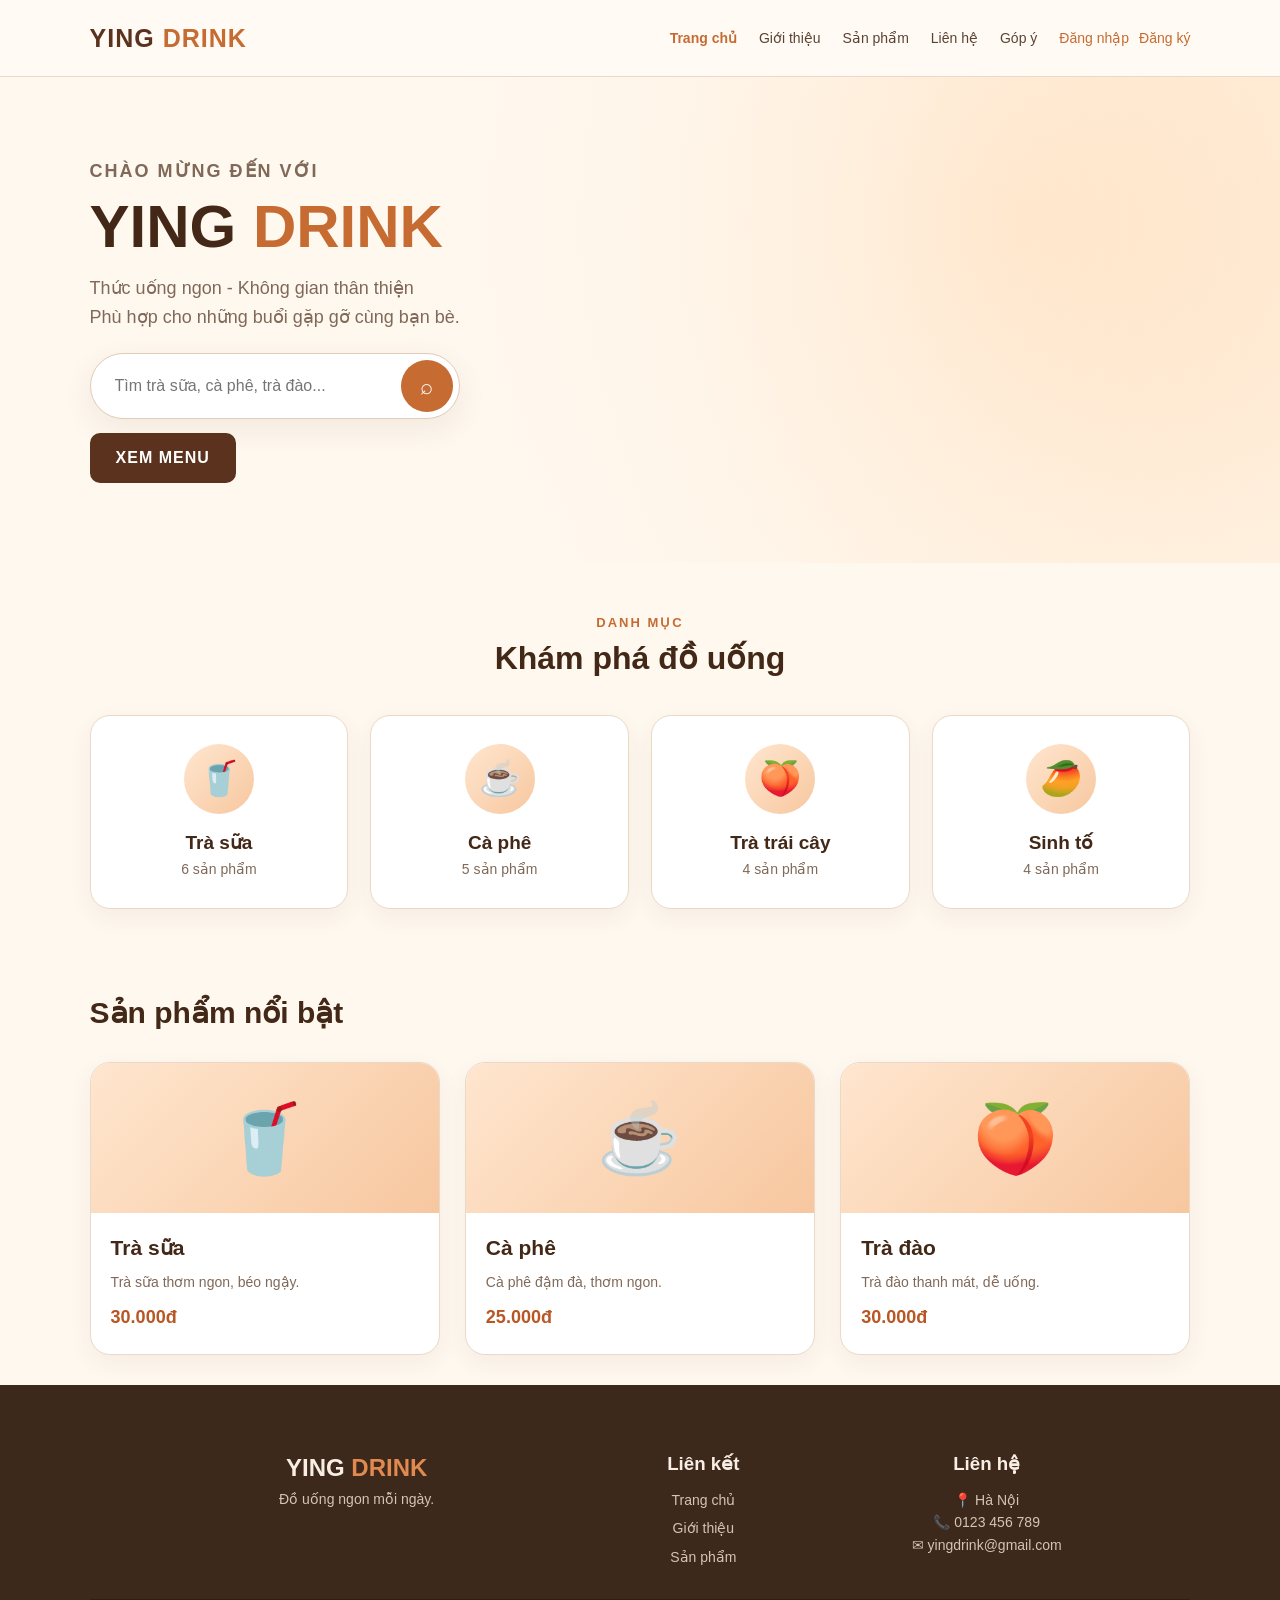
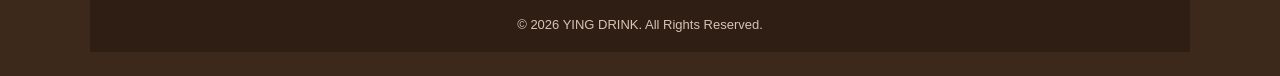
==== index.html @ 351fdf51 "Upload code" ====
<!DOCTYPE html>
<html lang="vi">
<head>
    <meta charset="UTF-8">
    <meta name="viewport" content="width=device-width, initial-scale=1.0">
    <title>YING DRINK - Trang chủ</title>
    <link rel="stylesheet" href="style.css">
</head>
<body>
<header class="header">
    <h1>YING <span>DRINK</span></h1>
    <nav class="nav">
        <a class="active" href="index.html">Trang chủ</a>
        <a href="gioi-thieu.html">Giới thiệu</a>
        <a href="san-pham.html">Sản phẩm</a>
        <a href="lien-he.html">Liên hệ</a>
        <a href="gop-y.html">Góp ý</a>
        <div id="userArea" class="user-area"></div>
        <a href="#" class="login-btn">Đăng nhập</a>
    </nav>
</header>

<section class="hero">

    <div class="hero-content">
        <p class="small-title">CHÀO MỪNG ĐẾN VỚI</p>

        <h1>
            YING <span>DRINK</span>
        </h1>

        <p>
            Thức uống ngon - Không gian thân thiện
            <br>
            Phù hợp cho những buổi gặp gỡ cùng bạn bè.
        </p>

        

<form id="homeSearchForm" class="home-search">
            <input
                type="search"
                id="homeSearch"
                placeholder="Tìm trà sữa, cà phê, trà đào..."
                autocomplete="off"
            >
            <button type="submit" aria-label="Tìm kiếm">⌕</button>
        </form>

<p id="searchMessage" class="search-message"></p>

        <a href="san-pham.html" class="main-btn">
            XEM MENU
        </a>
    </div>

</section>


<!-- DANH MỤC -->

<section class="container">

    <div class="section-title">
        <p>DANH MỤC</p>
        <h2>Khám phá đồ uống</h2>
    </div>

    <div class="categories">

        <div class="category">
            <div class="category-icon">🥤</div>
            <h3>Trà sữa</h3>
            <p>6 sản phẩm</p>
        </div>

        <div class="category">
            <div class="category-icon">☕</div>
            <h3>Cà phê</h3>
            <p>5 sản phẩm</p>
        </div>

        <div class="category">
            <div class="category-icon">🍑</div>
            <h3>Trà trái cây</h3>
            <p>4 sản phẩm</p>
        </div>

        <div class="category">
            <div class="category-icon">🥭</div>
            <h3>Sinh tố</h3>
            <p>4 sản phẩm</p>
        </div>

    </div>

</section>

<section class="container">
    <h2>Sản phẩm nổi bật</h2>
    <div class="products">
        <div class="product">
            <div class="product-img">🥤</div>
            <h3>Trà sữa</h3>
            <p>Trà sữa thơm ngon, béo ngậy.</p>
            <strong>30.000đ</strong>
        </div>
        <div class="product">
            <div class="product-img">☕</div>
            <h3>Cà phê</h3>
            <p>Cà phê đậm đà, thơm ngon.</p>
            <strong>25.000đ</strong>
        </div>
        <div class="product">
            <div class="product-img">🍑</div>
            <h3>Trà đào</h3>
            <p>Trà đào thanh mát, dễ uống.</p>
            <strong>30.000đ</strong>
        </div>
    </div>
</section>

<footer>

    <div class="footer-content">

        <div>
            <h2>YING <span>DRINK</span></h2>

            <p>
                Đồ uống ngon mỗi ngày.
            </p>
        </div>

        <div>
            <h3>Liên kết</h3>

            <a href="index.html">Trang chủ</a>
            <a href="gioi-thieu.html">Giới thiệu</a>
            <a href="san-pham.html">Sản phẩm</a>
        </div>

        <div>
            <h3>Liên hệ</h3>

            <p>📍 Hà Nội</p>
            <p>📞 0123 456 789</p>
            <p>✉ yingdrink@gmail.com</p>
        </div>

    </div>

    <div class="copyright">
        © 2026 YING DRINK. All Rights Reserved.
    </div>

</footer>
<script src="script.js"></script>
</body>
</html>
---- style.css ----
/* =====================================================
   YING DRINK - STYLE
   ===================================================== */


/* ================= RESET ================= */

* {
    margin: 0;
    padding: 0;
    box-sizing: border-box;
}

html {
    scroll-behavior: smooth;
}

body {
    font-family: Arial, Helvetica, sans-serif;
    background: #fff8ef;
    color: #3d281c;
    line-height: 1.6;
}

a {
    text-decoration: none;
    color: inherit;
}

button,
input {
    font: inherit;
}


/* ================= HEADER ================= */

.header {
    width: 100%;
    padding: 18px 7%;
    background: #fffaf4;

    display: flex;
    align-items: center;
    justify-content: space-between;

    border-bottom: 1px solid #ead9c7;

    position: sticky;
    top: 0;
    z-index: 1000;
}


/* LOGO */

.logo {
    font-size: 25px;
    font-weight: 800;
    letter-spacing: 1px;
    color: #5a321e;
}

.logo span {
    color: #c66b32;
}


/* NAV */

.nav {
    display: flex;
    align-items: center;
    gap: 22px;
}

.nav a {
    font-size: 14px;
    color: #5b4334;
    transition: 0.2s;
}

.nav a:hover {
    color: #c66b32;
}

.nav a.active {
    color: #c66b32;
    font-weight: bold;
}


/* USER */

.user-area {
    display: flex;
    align-items: center;
    gap: 10px;
}

.user-area a {
    color: #c66b32;
}


/* ================= PAGE TITLE ================= */

.page-title {
    text-align: center;
    padding: 75px 20px 45px;

    background:
        radial-gradient(
            circle at top,
            #ffe8cf,
            #fff8ef 65%
        );
}

.small-title {
    color: #c66b32;
    font-size: 13px;
    font-weight: bold;
    letter-spacing: 2px;
    text-transform: uppercase;
}

.page-title h1 {
    font-size: 42px;
    margin: 8px 0;
    color: #432817;
}

.page-title p:last-child {
    max-width: 650px;
    margin: auto;
    color: #806958;
}


/* ================= SEARCH ================= */

.product-search-section {
    padding: 20px 7% 40px;
    text-align: center;
}

.product-search {
    width: min(650px, 100%);
    margin: auto;

    display: flex;

    background: white;
    border: 1px solid #e2cbb7;
    border-radius: 50px;

    padding: 6px;

    box-shadow: 0 8px 25px rgba(91, 57, 35, 0.08);
}

.product-search input {
    flex: 1;

    border: none;
    outline: none;

    background: transparent;

    padding: 13px 18px;

    color: #3d281c;
}

.product-search button {
    border: none;

    background: #c66b32;
    color: white;

    padding: 0 25px;

    border-radius: 40px;

    cursor: pointer;

    font-weight: bold;

    transition: 0.2s;
}

.product-search button:hover {
    background: #a95322;
}

.search-message {
    margin-top: 12px;
    color: #9a684b;
    font-size: 14px;
}


/* ================= PRODUCTS ================= */

.products-section {
    padding: 20px 7% 70px;
}

.section-heading {
    display: flex;
    justify-content: space-between;
    align-items: end;

    margin-bottom: 25px;
}

.section-heading h2 {
    font-size: 30px;
    color: #432817;
}

.section-heading > p,
.section-heading > span {
    color: #8b6d5b;
    font-size: 14px;
}


/* PRODUCT GRID */

.products {
    display: grid;

    grid-template-columns:
        repeat(3, minmax(0, 1fr));

    gap: 25px;
}


/* PRODUCT CARD */

.product {
    background: #ffffff;

    border: 1px solid #ead9c7;

    border-radius: 20px;

    overflow: hidden;

    box-shadow:
        0 8px 25px rgba(80, 48, 27, 0.06);

    transition: 0.25s;
}

.product:hover {
    transform: translateY(-5px);

    box-shadow:
        0 15px 35px rgba(80, 48, 27, 0.12);
}


/* PRODUCT IMAGE */

.product-image {
    height: 190px;

    display: flex;
    align-items: center;
    justify-content: center;

    font-size: 75px;

    background:
        linear-gradient(
            135deg,
            #ffe6cf,
            #f7c79f
        );
}


/* PRODUCT INFO */

.product-info {
    padding: 20px;
}

.product-category {
    display: inline-block;

    font-size: 11px;
    font-weight: bold;

    text-transform: uppercase;

    letter-spacing: 1px;

    color: #c66b32;

    margin-bottom: 5px;
}

.product-info h3 {
    font-size: 20px;
    color: #432817;

    margin-bottom: 7px;
}

.product-info p {
    color: #806958;

    font-size: 14px;

    min-height: 48px;
}


/* PRODUCT BOTTOM */

.product-bottom {
    margin-top: 18px;

    display: flex;
    align-items: center;
    justify-content: space-between;

    gap: 10px;
}

.product-bottom strong {
    color: #b95724;
    font-size: 18px;
}


/* ADD BUTTON */

.add-to-cart {
    border: none;

    background: #5b321e;
    color: white;

    padding: 9px 15px;

    border-radius: 10px;

    cursor: pointer;

    font-size: 13px;

    transition: 0.2s;
}

.add-to-cart:hover {
    background: #c66b32;
}


/* NO PRODUCT */

.no-product {
    display: none;

    text-align: center;

    padding: 45px;

    color: #8b6d5b;
}


/* ================= CART ================= */

.cart-section {
    padding: 70px 7%;

    background: #f4e5d5;
}

.cart-box {
    background: white;

    border: 1px solid #e2cdb8;

    border-radius: 20px;

    overflow: hidden;

    box-shadow:
        0 10px 30px rgba(80, 48, 27, 0.08);
}


/* EMPTY */

.empty-cart {
    padding: 45px;

    text-align: center;

    color: #8b6d5b;
}


/* CART ITEM */

.cart-item {
    display: flex;

    align-items: center;

    justify-content: space-between;

    gap: 20px;

    padding: 18px 25px;

    border-bottom: 1px solid #eee0d2;
}

.cart-item-info {
    flex: 1;
}

.cart-item-info h3 {
    font-size: 16px;

    color: #432817;
}

.cart-item-info p {
    font-size: 14px;

    color: #b95724;
}


/* CART CONTROLS */

.cart-controls {
    display: flex;

    align-items: center;

    gap: 8px;
}

.quantity-button {
    width: 32px;
    height: 32px;

    border: 1px solid #d9bda5;

    background: #fff8ef;

    border-radius: 8px;

    cursor: pointer;

    color: #5b321e;

    font-weight: bold;
}

.quantity-button:hover {
    background: #f1dcc8;
}

.quantity {
    min-width: 25px;

    text-align: center;

    font-weight: bold;
}


/* REMOVE */

.remove-item {
    border: none;

    background: transparent;

    color: #c24e3b;

    cursor: pointer;

    font-size: 18px;
}


/* CART FOOTER */

.cart-footer {
    padding: 22px 25px;

    display: flex;

    align-items: center;

    justify-content: space-between;

    gap: 20px;
}

.cart-total {
    display: flex;

    flex-direction: column;
}

.cart-total span {
    color: #806958;

    font-size: 14px;
}

.cart-total strong {
    color: #b95724;

    font-size: 25px;
}


/* CART BUTTONS */

.cart-buttons {
    display: flex;

    gap: 10px;
}

.clear-cart,
.checkout-button {
    border: none;

    padding: 12px 20px;

    border-radius: 10px;

    cursor: pointer;

    font-weight: bold;
}

.clear-cart {
    background: #eee1d5;
    color: #6b4c38;
}

.clear-cart:hover {
    background: #e3ceba;
}

.checkout-button {
    background: #c66b32;
    color: white;
}

.checkout-button:hover {
    background: #a95322;
}


/* ================= FOOTER ================= */

.footer {
    padding: 35px 7%;

    background: #3d281c;

    color: #f9eee4;

    display: flex;

    justify-content: space-between;

    gap: 30px;
}

.footer strong {
    color: white;
}

.footer p {
    color: #d7c3b3;

    font-size: 14px;
}


/* ================= RESPONSIVE ================= */

@media (max-width: 1000px) {

    .products {
        grid-template-columns:
            repeat(2, minmax(0, 1fr));
    }

    .nav {
        gap: 12px;
    }

}


@media (max-width: 700px) {

    .header {
        flex-direction: column;

        gap: 15px;
    }

    .nav {
        flex-wrap: wrap;

        justify-content: center;
    }

    .page-title h1 {
        font-size: 32px;
    }

    .products {
        grid-template-columns: 1fr;
    }

    .section-heading {
        align-items: flex-start;

        flex-direction: column;

        gap: 5px;
    }

    .cart-item {
        flex-wrap: wrap;
    }

    .cart-footer {
        flex-direction: column;

        align-items: stretch;
    }

    .cart-buttons {
        width: 100%;
    }

    .cart-buttons button {
        flex: 1;
    }

    .footer {
        flex-direction: column;
    }

}


@media (max-width: 450px) {

    .product-search {
        border-radius: 15px;

        flex-direction: column;

        padding: 8px;
    }

    .product-search button {
        min-height: 45px;
    }

    .product-bottom {
        flex-direction: column;

        align-items: stretch;
    }

    .add-to-cart {
        width: 100%;
    }

}

/* =====================================================
   HOME + COMMON PAGES
   ===================================================== */

.header h1 {
    font-size: 25px;
    font-weight: 800;
    letter-spacing: 1px;
    color: #5a321e;
}

.header h1 span {
    color: #c66b32;
}

.container {
    width: min(1120px, 86%);
    margin: 0 auto;
}

.banner {
    min-height: 430px;
    padding: 80px 7%;
    display: flex;
    align-items: center;
    background:
        linear-gradient(90deg, rgba(255,248,239,.98) 0%, rgba(255,248,239,.82) 48%, rgba(255,248,239,.25) 100%),
        radial-gradient(circle at 80% 30%, #ffd7ad, #fff8ef 58%);
}

.banner > div {
    max-width: 700px;
}

.banner h2 {
    font-size: clamp(34px, 5vw, 56px);
    line-height: 1.1;
    color: #432817;
    margin-bottom: 14px;
}

.banner p {
    color: #806958;
    font-size: 18px;
    margin-bottom: 22px;
}

.home-search {
    display: flex;
    width: min(620px, 100%);
    background: #fff;
    border: 1px solid #e2cbb7;
    border-radius: 50px;
    padding: 6px;
    box-shadow: 0 10px 30px rgba(91,57,35,.08);
    margin-bottom: 14px;
}

.home-search input {
    flex: 1;
    min-width: 0;
    border: 0;
    outline: 0;
    padding: 13px 18px;
    background: transparent;
    color: #3d281c;
}

.home-search button {
    width: 52px;
    border: 0;
    border-radius: 50%;
    background: #c66b32;
    color: #fff;
    cursor: pointer;
    font-size: 22px;
}

.home-search button:hover {
    background: #a95322;
}

.button {
    display: inline-block;
    background: #5b321e;
    color: #fff;
    padding: 12px 22px;
    border-radius: 10px;
    font-weight: bold;
    transition: .2s;
}

.button:hover {
    background: #c66b32;
    transform: translateY(-2px);
}

.banner + .container {
    padding: 60px 0 75px;
}

.banner + .container > h2 {
    font-size: 30px;
    color: #432817;
    margin-bottom: 25px;
}

.banner + .container .products {
    display: grid;
    grid-template-columns: repeat(3, minmax(0, 1fr));
    gap: 25px;
}

.banner + .container .product {
    background: #fff;
    border: 1px solid #ead9c7;
    border-radius: 20px;
    padding: 0 20px 22px;
    overflow: hidden;
    box-shadow: 0 8px 25px rgba(80,48,27,.06);
    transition: .25s;
}

.banner + .container .product:hover {
    transform: translateY(-5px);
    box-shadow: 0 15px 35px rgba(80,48,27,.12);
}

.product-img {
    height: 150px;
    margin: 0 -20px 18px;
    display: flex;
    align-items: center;
    justify-content: center;
    font-size: 68px;
    background: linear-gradient(135deg, #ffe6cf, #f7c79f);
}

.banner + .container .product h3 {
    color: #432817;
    font-size: 21px;
    margin-bottom: 6px;
}

.banner + .container .product p {
    color: #806958;
    font-size: 14px;
    margin-bottom: 10px;
}

.banner + .container .product strong {
    color: #b95724;
    font-size: 18px;
}

/* Page titles */
.page-title {
    text-align: center;
    padding: 70px 20px 45px;
    background: radial-gradient(circle at top, #ffe8cf, #fff8ef 65%);
}

.page-title h2 {
    font-size: 40px;
    color: #432817;
    margin-bottom: 8px;
}

.page-title p {
    color: #806958;
}

/* About */
.about {
    display: grid;
    grid-template-columns: 1.5fr 1fr;
    gap: 25px;
    padding: 55px 0 75px;
}

.about-box, .about-info, .contact-box, .map, .feedback-form {
    background: #fff;
    border: 1px solid #ead9c7;
    border-radius: 20px;
    padding: 30px;
    box-shadow: 0 8px 25px rgba(80,48,27,.06);
}

.about h2, .contact h2 {
    color: #432817;
    margin-bottom: 15px;
}

.about h3 {
    color: #432817;
    margin-bottom: 15px;
}

.about p, .contact p {
    color: #806958;
    margin-bottom: 12px;
}

/* Contact */
.contact {
    display: grid;
    grid-template-columns: 1fr 1fr;
    gap: 25px;
    padding: 55px 0 75px;
}

.map-placeholder {
    min-height: 220px;
    display: flex;
    align-items: center;
    justify-content: center;
    text-align: center;
    border-radius: 15px;
    background: linear-gradient(135deg, #ffe6cf, #f7c79f);
    color: #5b321e;
    font-size: 24px;
    line-height: 1.8;
}

/* Forms */
.auth-container {
    min-height: calc(100vh - 180px);
    padding: 65px 20px;
    display: flex;
    align-items: flex-start;
    justify-content: center;
}

.auth-box {
    width: min(460px, 100%);
    background: #fff;
    border: 1px solid #ead9c7;
    border-radius: 20px;
    padding: 35px;
    box-shadow: 0 12px 35px rgba(80,48,27,.09);
}

.auth-box h2 {
    color: #432817;
    text-align: center;
    margin-bottom: 5px;
}

.auth-box > p:first-of-type {
    color: #806958;
    text-align: center;
    margin-bottom: 25px;
}

.auth-box form,
.feedback-form {
    display: flex;
    flex-direction: column;
}

.auth-box label,
.feedback-form label {
    color: #5b4334;
    font-weight: 600;
    margin: 10px 0 6px;
}

.auth-box input,
.feedback-form input,
.feedback-form textarea {
    width: 100%;
    border: 1px solid #dec8b3;
    border-radius: 10px;
    padding: 12px 14px;
    outline: none;
    background: #fffaf5;
    color: #3d281c;
}

.auth-box input:focus,
.feedback-form input:focus,
.feedback-form textarea:focus {
    border-color: #c66b32;
    box-shadow: 0 0 0 3px rgba(198,107,50,.12);
}

.auth-box button,
.feedback-form button {
    border: 0;
    margin-top: 20px;
    padding: 13px 18px;
    border-radius: 10px;
    background: #c66b32;
    color: #fff;
    font-weight: bold;
    cursor: pointer;
}

.auth-box button:hover,
.feedback-form button:hover {
    background: #a95322;
}

.auth-link {
    text-align: center;
    margin-top: 18px;
    color: #806958;
}

.auth-link a {
    color: #c66b32;
    font-weight: bold;
}

.form-message {
    text-align: center;
    margin-top: 10px;
    color: #b95724;
}

.feedback-form {
    width: min(700px, 100%);
    margin: 55px auto 75px;
}

.feedback-form textarea {
    resize: vertical;
    min-height: 140px;
}

/* Footer for simple pages */
body > footer:not(.footer) {
    margin-top: auto;
    padding: 24px 7%;
    text-align: center;
    background: #3d281c;
    color: #f9eee4;
}

body > footer:not(.footer) p {
    margin: 0;
    color: #d7c3b3;
}

/* Make the whole site fill the screen naturally */
body {
    min-height: 100vh;
    display: flex;
    flex-direction: column;
}

main {
    flex: 1;
}

@media (max-width: 800px) {
    .banner {
        padding: 65px 7%;
        min-height: 390px;
    }

    .banner + .container .products,
    .about,
    .contact {
        grid-template-columns: 1fr;
    }

    .header {
        padding: 16px 5%;
    }

    .nav {
        flex-wrap: wrap;
        justify-content: center;
    }
}

@media (max-width: 500px) {
    .home-search {
        border-radius: 14px;
    }

    .home-search button {
        width: 48px;
        border-radius: 10px;
    }

    .auth-box {
        padding: 25px 20px;
    }

    .page-title h2 {
        font-size: 32px;
    }
}


/* =====================================================
   TRANG CHỦ - bổ sung style cho các class trong index.html
   (hero, categories, main-btn, login-btn trùng)
   ===================================================== */

/* Ẩn nút "Đăng nhập" thừa (JS đã tạo Đăng nhập / Đăng ký ở #userArea) */
.nav .login-btn {
    display: none;
}

/* ---------- HERO ---------- */
.hero {
    min-height: 430px;
    padding: 80px 7%;
    display: flex;
    align-items: center;
    background:
        linear-gradient(90deg, rgba(255,248,239,.98) 0%, rgba(255,248,239,.82) 48%, rgba(255,248,239,.25) 100%),
        radial-gradient(circle at 80% 30%, #ffd7ad, #fff8ef 58%);
}

.hero-content {
    max-width: 700px;
}

.hero-content .small-title {
    margin-bottom: 8px;
}

.hero-content h1 {
    font-size: clamp(38px, 6vw, 60px);
    line-height: 1.1;
    color: #432817;
    margin-bottom: 14px;
}

.hero-content h1 span {
    color: #c66b32;
}

.hero-content p {
    color: #806958;
    font-size: 18px;
    margin-bottom: 22px;
}

.hero-content .search-message {
    font-size: 14px;
    margin: 0 0 10px;
    min-height: 0;
}

.main-btn {
    display: inline-block;
    background: #5b321e;
    color: #fff;
    padding: 12px 26px;
    border-radius: 10px;
    font-weight: bold;
    letter-spacing: 1px;
    transition: .2s;
}

.main-btn:hover {
    background: #c66b32;
    transform: translateY(-2px);
}

/* ---------- KHOẢNG CÁCH CÁC KHỐI SAU HERO ---------- */
.hero ~ .container {
    padding: 50px 0 30px;
}

.hero ~ .container > h2 {
    font-size: 30px;
    color: #432817;
    margin-bottom: 25px;
}

/* ---------- TIÊU ĐỀ DANH MỤC ---------- */
.section-title {
    text-align: center;
    margin-bottom: 30px;
}

.section-title p {
    color: #c66b32;
    font-size: 13px;
    font-weight: bold;
    letter-spacing: 2px;
}

.section-title h2 {
    font-size: 32px;
    color: #432817;
}

/* ---------- DANH MỤC ---------- */
.categories {
    display: grid;
    grid-template-columns: repeat(4, minmax(0, 1fr));
    gap: 22px;
}

.category {
    background: #fff;
    border: 1px solid #ead9c7;
    border-radius: 20px;
    padding: 28px 15px;
    text-align: center;
    box-shadow: 0 8px 25px rgba(80,48,27,.06);
    transition: .25s;
    cursor: pointer;
}

.category:hover {
    transform: translateY(-5px);
    box-shadow: 0 15px 35px rgba(80,48,27,.12);
}

.category-icon {
    width: 70px;
    height: 70px;
    margin: 0 auto 14px;
    display: flex;
    align-items: center;
    justify-content: center;
    font-size: 34px;
    border-radius: 50%;
    background: linear-gradient(135deg, #ffe6cf, #f7c79f);
}

.category h3 {
    color: #432817;
    font-size: 19px;
}

.category p {
    color: #806958;
    font-size: 14px;
}

/* ---------- SẢN PHẨM NỔI BẬT (chỉ trang chủ) ---------- */
.hero ~ .container .product {
    padding: 0 20px 22px;
}

.hero ~ .container .product h3 {
    color: #432817;
    font-size: 21px;
    margin-bottom: 6px;
}

.hero ~ .container .product p {
    color: #806958;
    font-size: 14px;
    margin-bottom: 10px;
}

.hero ~ .container .product strong {
    color: #b95724;
    font-size: 18px;
}

/* ---------- FOOTER TRANG CHỦ ---------- */
footer .footer-content {
    display: grid;
    grid-template-columns: 1.5fr 1fr 1fr;
    gap: 30px;
    padding: 40px 7% 25px;
    background: #3d281c;
    color: #f9eee4;
}

footer .footer-content h2 span {
    color: #e08a4f;
}

footer .footer-content h3 {
    margin-bottom: 10px;
}

footer .footer-content a {
    display: block;
    color: #d7c3b3;
    font-size: 14px;
    margin-bottom: 6px;
}

footer .footer-content a:hover {
    color: #fff;
}

footer .footer-content p {
    color: #d7c3b3;
    font-size: 14px;
}

footer .copyright {
    padding: 16px 7%;
    text-align: center;
    background: #2f1e14;
    color: #d7c3b3;
    font-size: 13px;
}

/* ---------- RESPONSIVE ---------- */
@media (max-width: 900px) {
    .categories {
        grid-template-columns: repeat(2, minmax(0, 1fr));
    }
    footer .footer-content {
        grid-template-columns: 1fr;
    }
}

@media (max-width: 800px) {
    .hero ~ .container .products {
        grid-template-columns: 1fr;
    }
    .hero {
        padding: 60px 7%;
        min-height: 380px;
    }
}
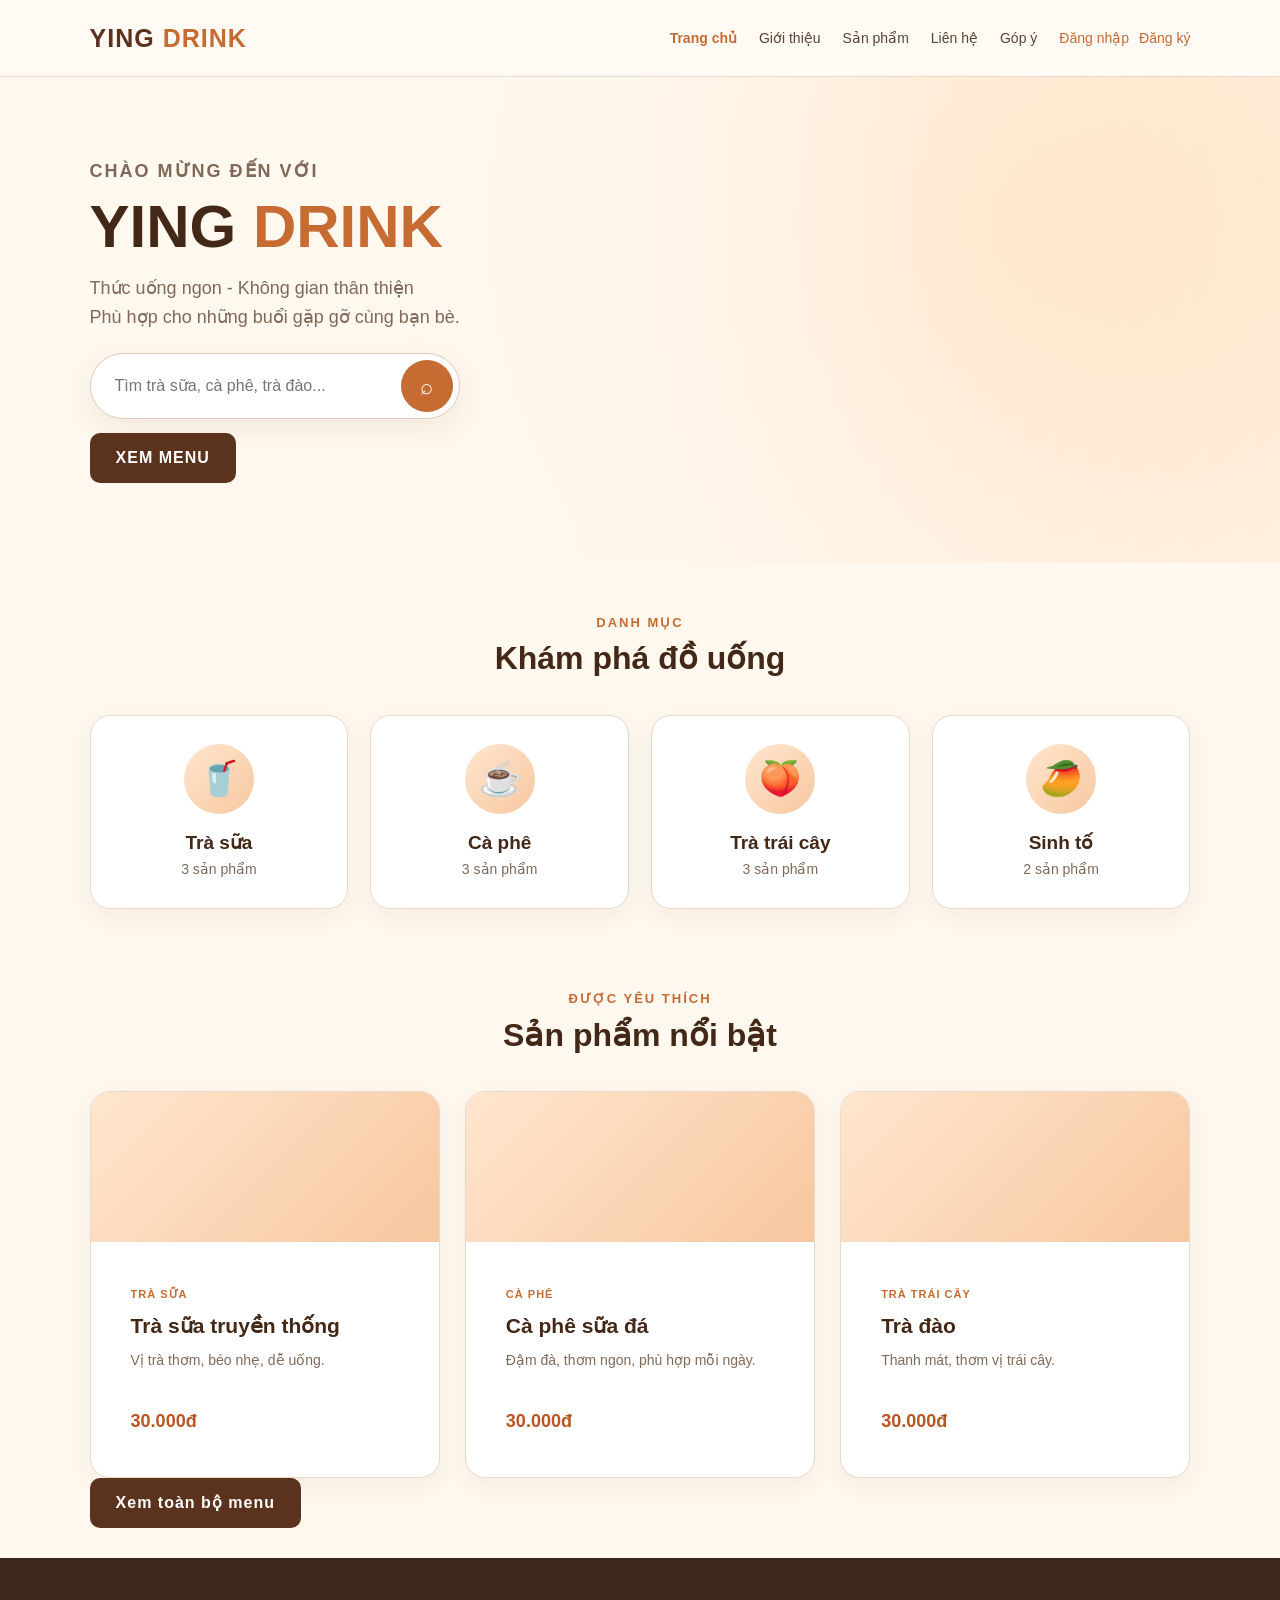
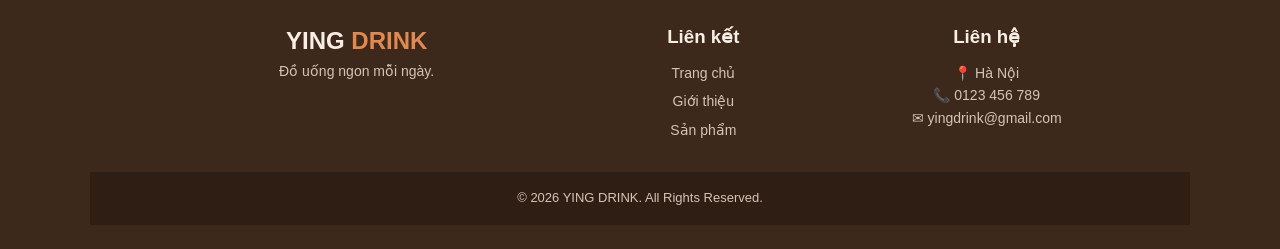
==== commit 497c2879: "Cap nhat giao dien" ====
--- a/index.html
+++ b/index.html
@@ -16,7 +16,6 @@
         <a href="lien-he.html">Liên hệ</a>
         <a href="gop-y.html">Góp ý</a>
         <div id="userArea" class="user-area"></div>
-        <a href="#" class="login-btn">Đăng nhập</a>
     </nav>
 </header>
 
@@ -71,53 +70,66 @@
         <div class="category">
             <div class="category-icon">🥤</div>
             <h3>Trà sữa</h3>
-            <p>6 sản phẩm</p>
+            <p>3 sản phẩm</p>
         </div>
 
         <div class="category">
             <div class="category-icon">☕</div>
             <h3>Cà phê</h3>
-            <p>5 sản phẩm</p>
+            <p>3 sản phẩm</p>
         </div>
 
         <div class="category">
             <div class="category-icon">🍑</div>
             <h3>Trà trái cây</h3>
-            <p>4 sản phẩm</p>
+            <p>3 sản phẩm</p>
         </div>
 
         <div class="category">
             <div class="category-icon">🥭</div>
             <h3>Sinh tố</h3>
-            <p>4 sản phẩm</p>
+            <p>2 sản phẩm</p>
         </div>
 
     </div>
 
 </section>
 
-<section class="container">
-    <h2>Sản phẩm nổi bật</h2>
+<section class="container featured-section">
+    <div class="section-title">
+        <p>ĐƯỢC YÊU THÍCH</p>
+        <h2>Sản phẩm nổi bật</h2>
+    </div>
     <div class="products">
-        <div class="product">
-            <div class="product-img">🥤</div>
-            <h3>Trà sữa</h3>
-            <p>Trà sữa thơm ngon, béo ngậy.</p>
-            <strong>30.000đ</strong>
-        </div>
-        <div class="product">
-            <div class="product-img">☕</div>
-            <h3>Cà phê</h3>
-            <p>Cà phê đậm đà, thơm ngon.</p>
-            <strong>25.000đ</strong>
-        </div>
-        <div class="product">
-            <div class="product-img">🍑</div>
-            <h3>Trà đào</h3>
-            <p>Trà đào thanh mát, dễ uống.</p>
-            <strong>30.000đ</strong>
-        </div>
+        <article class="product">
+            <div class="product-img"><img src="https://images.unsplash.com/photo-1556679343-c7306c1976bc?auto=format&fit=crop&w=800&q=85" alt="Trà sữa truyền thống" loading="lazy" onerror="this.style.display='none';this.parentElement.classList.add('image-fallback')"></div>
+            <div class="product-info">
+                <span class="product-category">Trà sữa</span>
+                <h3>Trà sữa truyền thống</h3>
+                <p>Vị trà thơm, béo nhẹ, dễ uống.</p>
+                <strong>30.000đ</strong>
+            </div>
+        </article>
+        <article class="product">
+            <div class="product-img"><img src="https://images.unsplash.com/photo-1461023058943-07fcbe16d735?auto=format&fit=crop&w=800&q=85" alt="Cà phê sữa đá" loading="lazy" onerror="this.style.display='none';this.parentElement.classList.add('image-fallback')"></div>
+            <div class="product-info">
+                <span class="product-category">Cà phê</span>
+                <h3>Cà phê sữa đá</h3>
+                <p>Đậm đà, thơm ngon, phù hợp mỗi ngày.</p>
+                <strong>30.000đ</strong>
+            </div>
+        </article>
+        <article class="product">
+            <div class="product-img"><img src="https://images.unsplash.com/photo-1544145945-f90425340c7e?auto=format&fit=crop&w=800&q=85" alt="Trà đào" loading="lazy" onerror="this.style.display='none';this.parentElement.classList.add('image-fallback')"></div>
+            <div class="product-info">
+                <span class="product-category">Trà trái cây</span>
+                <h3>Trà đào</h3>
+                <p>Thanh mát, thơm vị trái cây.</p>
+                <strong>30.000đ</strong>
+            </div>
+        </article>
     </div>
+    <p class="featured-cta"><a class="main-btn" href="san-pham.html">Xem toàn bộ menu</a></p>
 </section>
 
 <footer>
